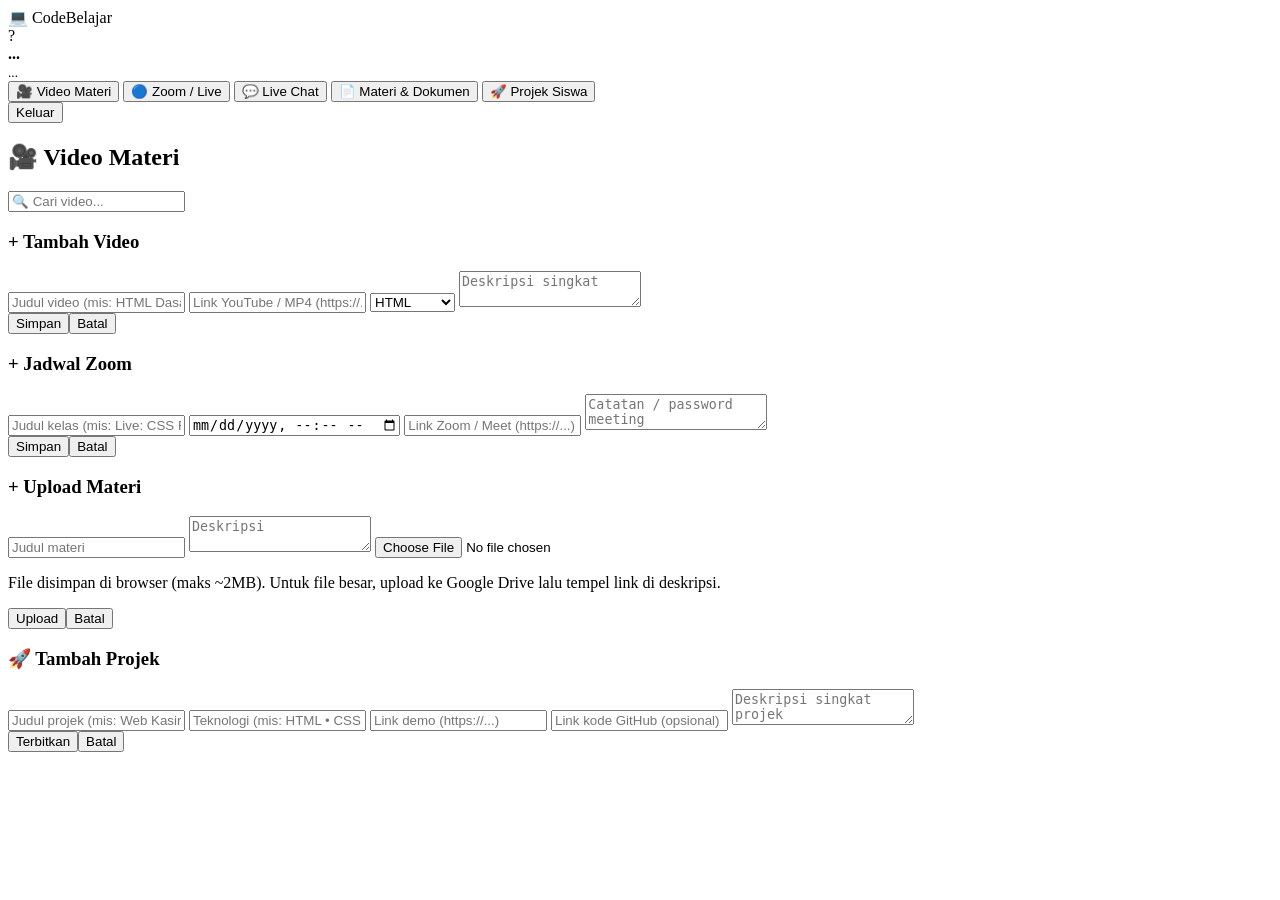
==== dashboard.html @ 2b5e6ed6 "update dashboard.html" ====
<!DOCTYPE html>
<html lang="id">
<head>
<meta charset="UTF-8">
<meta name="viewport" content="width=device-width, initial-scale=1.0">
<title>Dashboard — CodeBelajar</title>
<link rel="stylesheet" href="css/style.css">
</head>
<body class="dash">
<aside class="sidebar">
  <div class="logo">💻 Code<span>Belajar</span></div>
  <div class="userbox"><div id="uAvatar" class="avatar">?</div><div><b id="uName">...</b><br><small id="uRole" class="role">...</small></div></div>
  <button class="menu active" data-page="video" onclick="showPage('video',this)">🎥 Video Materi</button>
  <button class="menu" data-page="zoom" onclick="showPage('zoom',this)">🔵 Zoom / Live</button>
  <button class="menu" data-page="chat" onclick="showPage('chat',this)">💬 Live Chat <span id="chatBadge" class="badge" style="display:none">•</span></button>
  <button class="menu" data-page="materi" onclick="showPage('materi',this)">📄 Materi & Dokumen</button>
  <button class="menu" data-page="projek" onclick="showPage('projek',this)">🚀 Projek Siswa</button>
  <div class="side-foot"><button class="btn outline small full" onclick="logout()">Keluar</button></div>
</aside>

<main class="main">
<header class="topbar"><h2 id="pageTitle">🎥 Video Materi</h2><span id="clock" class="muted small"></span></header>

<!-- VIDEO -->
<section id="page-video" class="page">
  <div class="toolbar">
    <input id="videoSearch" placeholder="🔍 Cari video..." oninput="renderVideos()">
    <button class="btn small" id="addVideoBtn" onclick="openModal('videoModal')" style="display:none">+ Tambah Video (Guru)</button>
  </div>
  <div id="videoList" class="vgrid"></div>
  <div id="watchBox" class="watch" style="display:none">
    <button class="btn outline small" onclick="closeWatch()">✕ Tutup</button>
    <h3 id="watchTitle"></h3>
    <div class="videowrap"><iframe id="watchFrame" src="" frameborder="0" allowfullscreen></iframe></div>
    <p id="watchDesc" class="muted"></p>
  </div>
</section>

<!-- ZOOM -->
<section id="page-zoom" class="page" style="display:none">
  <div class="panel">
    <h3>🔵 Jadwal Kelas Zoom</h3>
    <p class="muted small">Guru menempel link Zoom / Google Meet. Siswa klik Gabung. Atau pakai Kelas Live Instan (Jitsi, gratis tanpa install).</p>
    <div class="row">
      <button class="btn small" onclick="startJitsi()">⚡ Mulai Kelas Live Instan</button>
      <button class="btn outline small" id="addZoomBtn" onclick="openModal('zoomModal')" style="display:none">+ Buat Jadwal Zoom (Guru)</button>
    </div>
    <div id="jitsiBox" style="display:none;margin-top:12px">
      <div class="row"><input id="jitsiRoom" value="kelas-coding-10" style="max-width:220px"><button class="btn small" onclick="embedJitsi()">Gabung Room</button><button class="btn outline small" onclick="document.getElementById('jitsiBox').style.display='none';document.getElementById('jitsiFrame').src=''">Tutup</button></div>
      <iframe id="jitsiFrame" src="" style="width:100%;height:480px;border:0;border-radius:12px;margin-top:8px" allow="camera; microphone; fullscreen; display-capture"></iframe>
    </div>
  </div>
  <div id="zoomList" class="zgrid"></div>
</section>

<!-- CHAT -->
<section id="page-chat" class="page" style="display:none">
  <div class="chatbox">
    <div class="chat-head"><b>💬 Diskusi Kelas — Live Chat</b><span class="muted small">realtime • <span id="onlineCount">1</span> online</span><button class="btn outline small" onclick="clearChat()">Hapus (Guru)</button></div>
    <div id="chatList" class="chat-list"></div>
    <div class="chat-input"><input id="chatText" placeholder="Tulis pesan... (Enter untuk kirim)" onkeydown="if(event.key==='Enter')sendChat()"><button class="btn" onclick="sendChat()">Kirim</button></div>
  </div>
</section>

<!-- MATERI -->
<section id="page-materi" class="page" style="display:none">
  <div class="toolbar">
    <input id="materiSearch" placeholder="🔍 Cari materi / dokumen..." oninput="renderMateri()">
    <button class="btn small" id="addMateriBtn" onclick="openModal('materiModal')" style="display:none">+ Upload Materi (Guru)</button>
  </div>
  <div id="materiList" class="mgrid"></div>
</section>

<!-- PROJEK -->
<section id="page-projek" class="page" style="display:none">
  <div class="panel">
    <h3>🚀 Projek Siswa — tampil di halaman depan</h3>
    <p class="muted small">Siswa & guru bisa tambah projek. Isi judul, link demo (Netlify/Vercel/GitHub Pages), link kode, otomatis muncul di landing page.</p>
  </div>
  <div class="toolbar">
    <input id="projekSearch" placeholder="🔍 Cari projek..." oninput="renderProjek()">
    <button class="btn small" onclick="openModal('projekModal')">+ Tambah Projek</button>
  </div>
  <div id="projekList" class="pgrid"></div>
</section>
</main>

<!-- MODALS -->
<div id="videoModal" class="modal"><div class="modal-box">
  <h3>+ Tambah Video</h3>
  <input id="v_title" placeholder="Judul video (mis: HTML Dasar)">
  <input id="v_url" placeholder="Link YouTube / MP4 (https://...)">
  <select id="v_kat"><option>HTML</option><option>CSS</option><option>JavaScript</option><option>Python</option><option>PHP</option><option>Lainnya</option></select>
  <textarea id="v_desc" placeholder="Deskripsi singkat"></textarea>
  <div class="row"><button class="btn" onclick="addVideo()">Simpan</button><button class="btn outline" onclick="closeModal('videoModal')">Batal</button></div>
</div></div>

<div id="zoomModal" class="modal"><div class="modal-box">
  <h3>+ Jadwal Zoom</h3>
  <input id="z_title" placeholder="Judul kelas (mis: Live: CSS Flexbox)">
  <input id="z_time" type="datetime-local">
  <input id="z_link" placeholder="Link Zoom / Meet (https://...)">
  <textarea id="z_desc" placeholder="Catatan / password meeting"></textarea>
  <div class="row"><button class="btn" onclick="addZoom()">Simpan</button><button class="btn outline" onclick="closeModal('zoomModal')">Batal</button></div>
</div></div>

<div id="materiModal" class="modal"><div class="modal-box">
  <h3>+ Upload Materi</h3>
  <input id="m_title" placeholder="Judul materi">
  <textarea id="m_desc" placeholder="Deskripsi"></textarea>
  <input id="m_file" type="file" accept=".pdf,.doc,.docx,.ppt,.pptx,.txt,.zip,.png,.jpg,.jpeg">
  <p class="muted small">File disimpan di browser (maks ~2MB). Untuk file besar, upload ke Google Drive lalu tempel link di deskripsi.</p>
  <div class="row"><button class="btn" onclick="addMateri()">Upload</button><button class="btn outline" onclick="closeModal('materiModal')">Batal</button></div>
</div></div>

<div id="projekModal" class="modal"><div class="modal-box">
  <h3>🚀 Tambah Projek</h3>
  <input id="p_judul" placeholder="Judul projek (mis: Web Kasir)">
  <input id="p_tech" placeholder="Teknologi (mis: HTML • CSS • JS)">
  <input id="p_demo" placeholder="Link demo (https://...)">
  <input id="p_kode" placeholder="Link kode GitHub (opsional)">
  <textarea id="p_desc" placeholder="Deskripsi singkat projek"></textarea>
  <div class="row"><button class="btn" onclick="addProjek()">Terbitkan</button><button class="btn outline" onclick="closeModal('projekModal')">Batal</button></div>
</div></div>

<script src="js/app.js"></script>
</body>
</html>
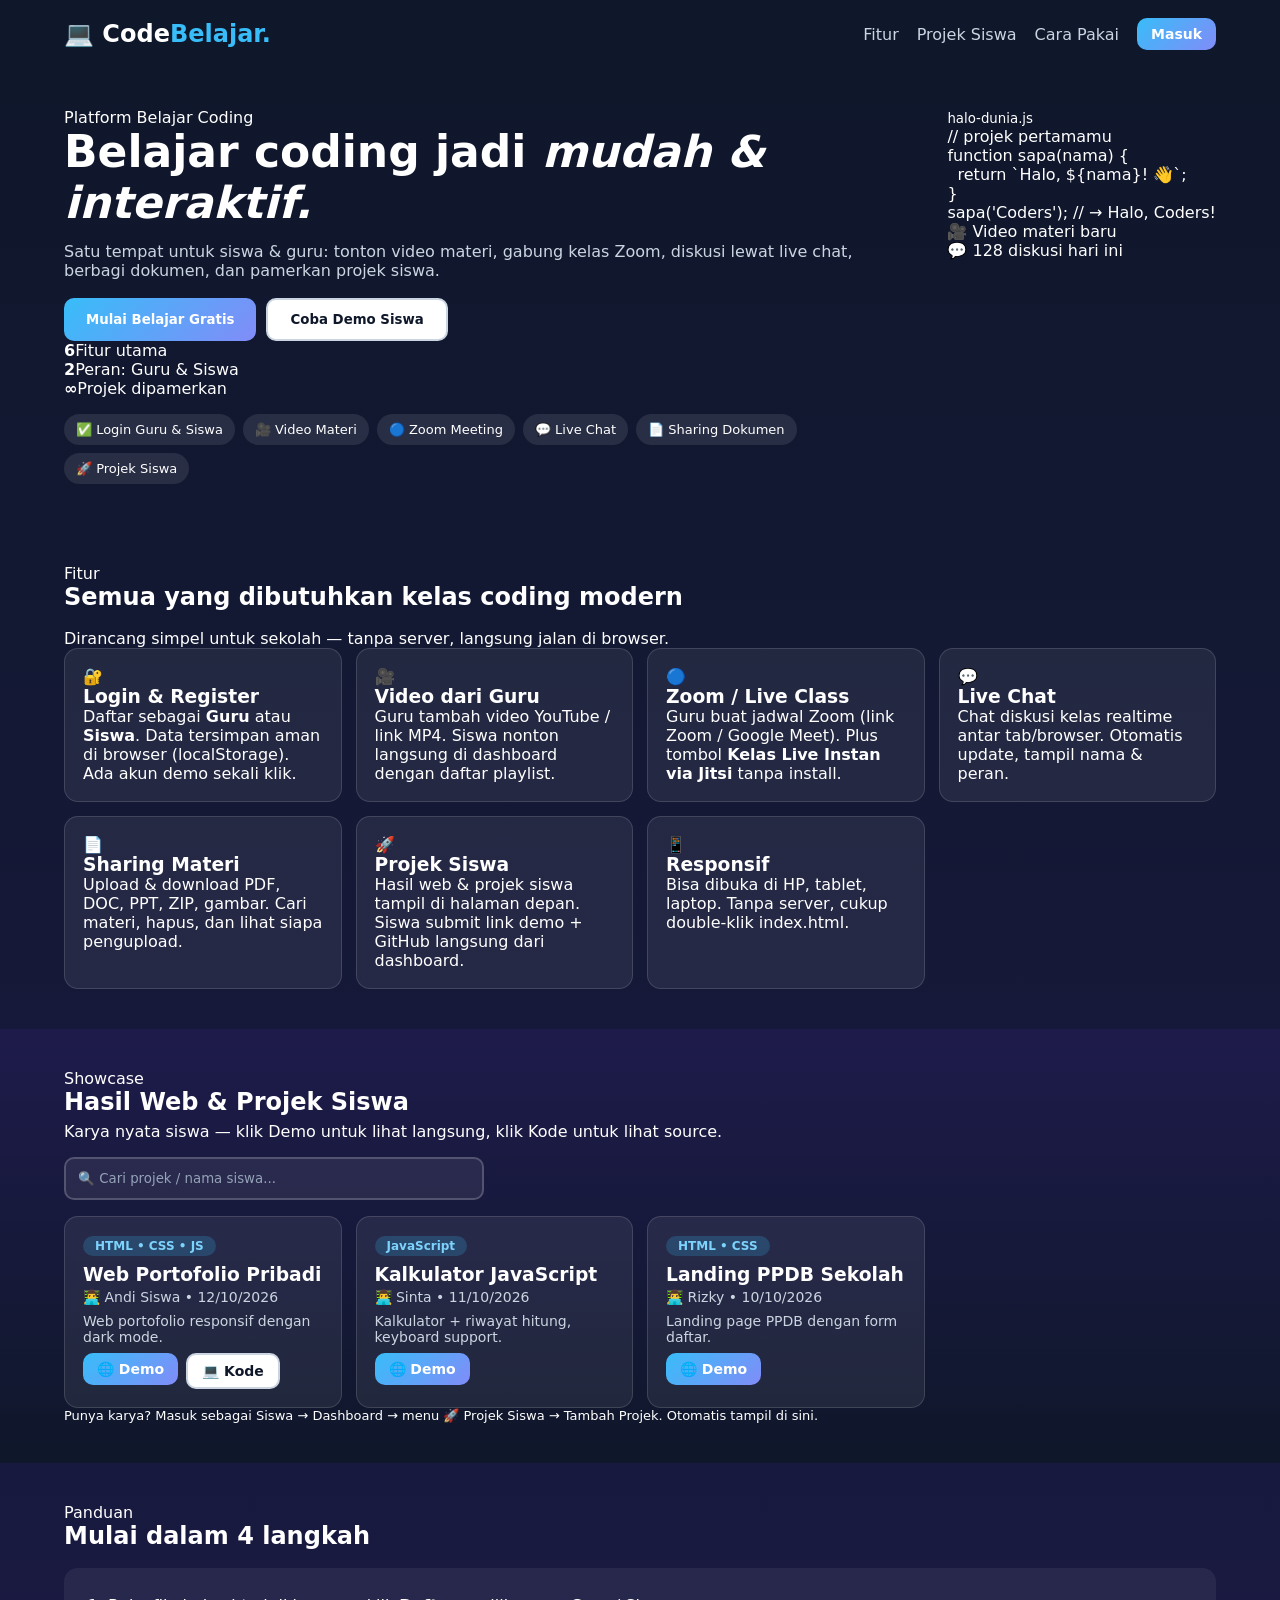
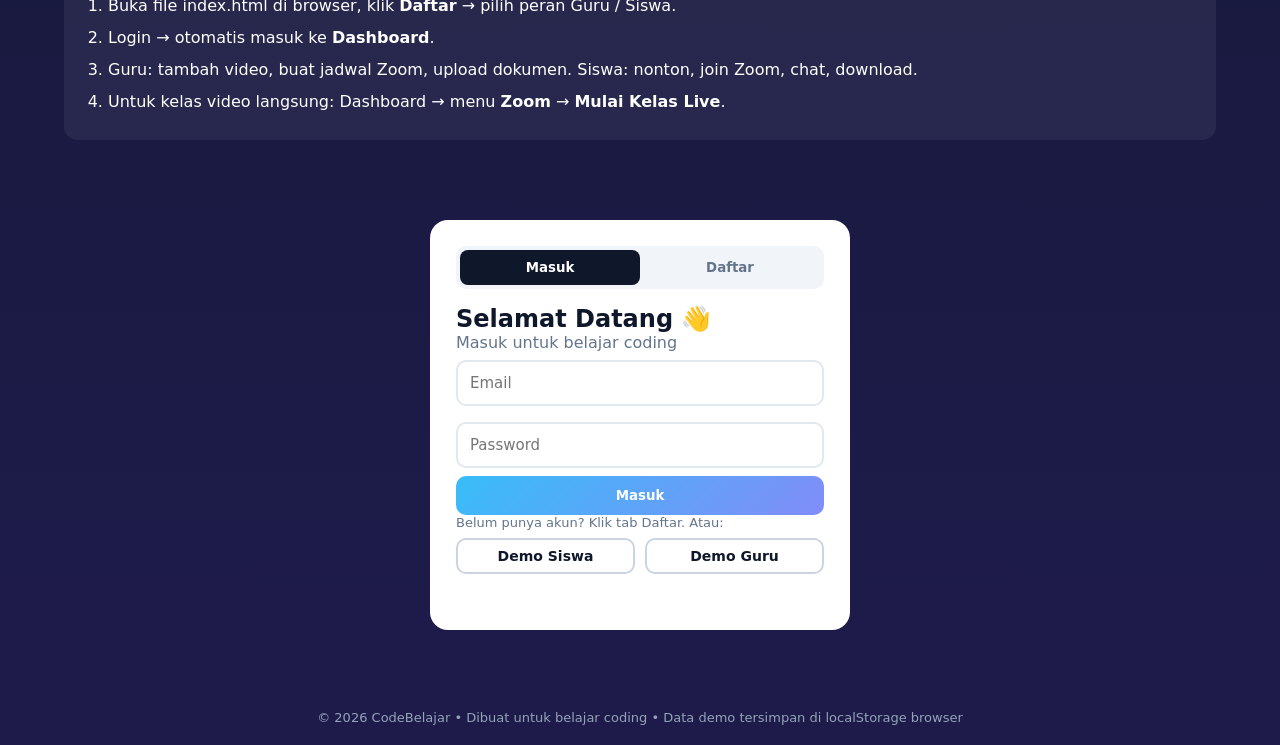
==== commit 58104aa4: "redesign modern elegan: dashboard.html" ====
--- a/dashboard.html
+++ b/dashboard.html
@@ -4,18 +4,22 @@
 <meta charset="UTF-8">
 <meta name="viewport" content="width=device-width, initial-scale=1.0">
 <title>Dashboard — CodeBelajar</title>
+<link rel="preconnect" href="https://fonts.googleapis.com">
+<link rel="preconnect" href="https://fonts.gstatic.com" crossorigin>
+<link href="https://fonts.googleapis.com/css2?family=Fraunces:ital,opsz,wght@0,9..144,400..700;1,9..144,400..700&family=Inter:wght@400;500;600;700&display=swap" rel="stylesheet">
 <link rel="stylesheet" href="css/style.css">
 </head>
 <body class="dash">
 <aside class="sidebar">
-  <div class="logo">💻 Code<span>Belajar</span></div>
+  <div class="logo">💻 Code<span>Belajar</span><span class="dot">.</span></div>
   <div class="userbox"><div id="uAvatar" class="avatar">?</div><div><b id="uName">...</b><br><small id="uRole" class="role">...</small></div></div>
+  <div class="side-label">Menu Belajar</div>
   <button class="menu active" data-page="video" onclick="showPage('video',this)">🎥 Video Materi</button>
   <button class="menu" data-page="zoom" onclick="showPage('zoom',this)">🔵 Zoom / Live</button>
   <button class="menu" data-page="chat" onclick="showPage('chat',this)">💬 Live Chat <span id="chatBadge" class="badge" style="display:none">•</span></button>
   <button class="menu" data-page="materi" onclick="showPage('materi',this)">📄 Materi & Dokumen</button>
   <button class="menu" data-page="projek" onclick="showPage('projek',this)">🚀 Projek Siswa</button>
-  <div class="side-foot"><button class="btn outline small full" onclick="logout()">Keluar</button></div>
+  <div class="side-foot"><span class="hint">Butuh bantuan? Tanya lewat Live Chat 💬</span><button class="btn outline small full" onclick="logout()">Keluar</button></div>
 </aside>
 
 <main class="main">
--- a/css/style.css
+++ b/css/style.css
@@ -0,0 +1,81 @@
+*{box-sizing:border-box;margin:0;padding:0;font-family:'Segoe UI',system-ui,Arial,sans-serif}
+:root{--bg:#0f172a;--card:#1e293b;--acc:#38bdf8;--acc2:#818cf8;--txt:#f1f5f9;--mut:#94a3b8}
+body{background:#f1f5f9;color:#0f172a}
+.btn{background:linear-gradient(135deg,var(--acc),var(--acc2));border:0;color:#fff;padding:12px 22px;border-radius:10px;font-weight:700;cursor:pointer}
+.btn:hover{filter:brightness(1.1)}.btn.small{padding:8px 14px;font-size:14px}.btn.full{width:100%}.btn.outline{background:#fff;color:#0f172a;border:2px solid #cbd5e1}
+.muted{color:#64748b}.small{font-size:13px}
+/* landing */
+.landing{background:linear-gradient(180deg,#0f172a,#1e1b4b)}
+.nav{display:flex;justify-content:space-between;align-items:center;padding:18px 5%;color:#fff}
+.logo{font-size:24px;font-weight:800}.logo span{color:var(--acc)}
+.nav nav{display:flex;gap:18px;align-items:center}.nav a{color:#cbd5e1;text-decoration:none}
+.hero{display:flex;gap:30px;padding:40px 5%;color:#fff;flex-wrap:wrap}
+.hero-text{flex:1;min-width:280px}.hero-text h1{font-size:44px;line-height:1.15;margin-bottom:14px}
+.hero-text p{color:#cbd5e1;margin-bottom:18px}.hero-btn{display:flex;gap:10px;flex-wrap:wrap}
+.badges{display:flex;gap:8px;flex-wrap:wrap;margin-top:16px}.badges span{background:#ffffff18;padding:8px 12px;border-radius:20px;font-size:13px}
+.hero-card{background:#fff;color:#0f172a;border-radius:16px;padding:18px;flex:1;min-width:280px;max-width:420px}
+.mock-bar{display:flex;gap:6px;margin-bottom:10px}.mock-bar i{width:12px;height:12px;border-radius:50%;background:#e2e8f0;display:block}
+.mock-video{background:linear-gradient(135deg,#0ea5e9,#6366f1);height:170px;border-radius:12px;display:flex;align-items:center;justify-content:center;font-size:44px;color:#fff}
+.mock-chat p{background:#f1f5f9;border-radius:8px;padding:8px;margin-top:8px;font-size:14px}
+.features,.how{padding:40px 5%;color:#fff}.features h2,.how h2{margin-bottom:18px}
+.grid{display:grid;grid-template-columns:repeat(auto-fit,minmax(240px,1fr));gap:14px}
+.card{background:#ffffff12;border:1px solid #ffffff22;border-radius:14px;padding:18px}
+.how ol{background:#ffffff10;border-radius:14px;padding:22px 22px 22px 44px;line-height:2}
+.auth-wrap{display:flex;justify-content:center;padding:40px 5% 60px}
+.auth-box{background:#fff;border-radius:18px;padding:26px;width:100%;max-width:420px}
+.tabs{display:flex;background:#f1f5f9;border-radius:10px;padding:4px;margin-bottom:16px}
+.tabs button{flex:1;border:0;padding:10px;border-radius:8px;cursor:pointer;font-weight:700;color:#64748b;background:transparent}
+.tabs button.active{background:#0f172a;color:#fff}
+.auth-box input,.auth-box select,.modal-box input,.modal-box select,.modal-box textarea,.toolbar input,.chat-input input,.row input{width:100%;padding:12px;border:2px solid #e2e8f0;border-radius:10px;margin:8px 0;font-size:15px}
+.auth-box textarea,.modal-box textarea{min-height:70px;resize:vertical}
+.row{display:flex;gap:10px}.row2{display:flex;gap:10px;margin-top:8px}
+.msg{min-height:20px;margin-top:10px;font-size:14px;color:#dc2626}
+footer{text-align:center;color:#94a3b8;padding:20px;font-size:13px}
+/* dashboard */
+.dash{display:flex;min-height:100vh;background:#f1f5f9}
+.sidebar{width:250px;background:#0f172a;color:#fff;padding:18px;display:flex;flex-direction:column;gap:8px;position:sticky;top:0;height:100vh}
+.userbox{display:flex;gap:10px;align-items:center;background:#ffffff12;padding:10px;border-radius:12px;margin:12px 0}
+.avatar{width:42px;height:42px;border-radius:50%;background:linear-gradient(135deg,#38bdf8,#818cf8);display:flex;align-items:center;justify-content:center;font-weight:800;font-size:20px}
+.role{background:#38bdf822;color:#38bdf8;padding:2px 10px;border-radius:12px;font-size:12px;text-transform:uppercase}
+.menu{background:transparent;border:0;color:#cbd5e1;text-align:left;padding:12px;border-radius:10px;cursor:pointer;font-size:15px;font-weight:600}
+.menu.active,.menu:hover{background:#ffffff18;color:#fff}
+.badge{background:#ef4444;color:#fff;border-radius:50%;padding:0 7px;font-size:12px}
+.side-foot{margin-top:auto}
+.main{flex:1;padding:20px;max-width:1100px}
+.topbar{display:flex;justify-content:space-between;align-items:center;margin-bottom:16px}
+.toolbar{display:flex;gap:10px;margin-bottom:14px}.toolbar input{flex:1;margin:0;background:#fff}
+.panel{background:#fff;border-radius:14px;padding:18px;margin-bottom:14px;box-shadow:0 2px 8px #0001}
+.vgrid{display:grid;grid-template-columns:repeat(auto-fill,minmax(250px,1fr));gap:14px}
+.vcard{background:#fff;border-radius:14px;overflow:hidden;box-shadow:0 2px 8px #0001}
+.vcard img{width:100%;height:140px;object-fit:cover;background:#0f172a}
+.vbody{padding:12px}.vbody h4{margin-bottom:4px}.tag{display:inline-block;background:#e0f2fe;color:#0369a1;font-size:12px;padding:2px 10px;border-radius:12px;margin:6px 0}
+.vbody .row{margin-top:8px}
+.watch{background:#fff;border-radius:14px;padding:18px;margin-top:16px}
+.videowrap{position:relative;padding-top:56.25%;margin-top:10px}.videowrap iframe{position:absolute;top:0;left:0;width:100%;height:100%;border-radius:12px;background:#000}
+.zgrid{display:grid;grid-template-columns:repeat(auto-fill,minmax(280px,1fr));gap:14px}
+.zcard{background:#fff;border-radius:14px;padding:16px;box-shadow:0 2px 8px #0001;border-left:6px solid #38bdf8}
+.chatbox{background:#fff;border-radius:14px;overflow:hidden;box-shadow:0 2px 8px #0001;display:flex;flex-direction:column;height:70vh}
+.chat-head{display:flex;justify-content:space-between;align-items:center;gap:10px;padding:14px;border-bottom:1px solid #e2e8f0;flex-wrap:wrap}
+.chat-list{flex:1;overflow-y:auto;padding:14px;display:flex;flex-direction:column;gap:10px;background:#f8fafc}
+.bubble{max-width:75%;padding:10px 14px;border-radius:14px;background:#fff;box-shadow:0 1px 3px #0001}
+.bubble.me{align-self:flex-end;background:linear-gradient(135deg,#38bdf8,#818cf8);color:#fff}
+.bubble small{display:block;opacity:.7;font-size:11px;margin-bottom:2px}
+.chat-input{display:flex;gap:10px;padding:12px;border-top:1px solid #e2e8f0}.chat-input input{margin:0}
+.mgrid{display:grid;grid-template-columns:repeat(auto-fill,minmax(260px,1fr));gap:14px}
+.mcard{background:#fff;border-radius:14px;padding:16px;box-shadow:0 2px 8px #0001}
+/* showcase projek */
+.showcase{padding:40px 5%;color:#fff;background:linear-gradient(180deg,#1e1b4b,#0f172a)}
+.showcase h2{margin-bottom:6px}.muted-light{color:#cbd5e1}.toolbar-light{margin:16px 0}
+.toolbar-light input{width:100%;max-width:420px;padding:12px;border-radius:10px;border:2px solid #ffffff33;background:#ffffff12;color:#fff}
+.toolbar-light input::placeholder{color:#94a3b8}
+.pgrid{display:grid;grid-template-columns:repeat(auto-fill,minmax(270px,1fr));gap:14px}
+.pcard{background:#ffffff12;border:1px solid #ffffff22;border-radius:14px;padding:18px;color:#fff}
+.pcard.light{background:#fff;color:#0f172a;border:0;box-shadow:0 2px 8px #0001}
+.ptech{display:inline-block;background:#38bdf833;color:#7dd3fc;font-size:12px;font-weight:700;padding:3px 12px;border-radius:12px;margin-bottom:8px}
+.pcard.light .ptech{background:#e0f2fe;color:#0369a1}
+.pcard h3{margin-bottom:4px}.pauthor,.pdesc{font-size:14px;color:#cbd5e1;margin:4px 0 8px}
+.pcard.light .pauthor{color:#64748b}.pcard.light .pdesc{color:#334155}
+.pcard .row{display:flex;gap:8px;margin-top:8px;flex-wrap:wrap}.pcard .row a{text-decoration:none}
+.modal{display:none;position:fixed;inset:0;background:#0008;align-items:center;justify-content:center;padding:16px;z-index:50}
+.modal.open{display:flex}.modal-box{background:#fff;border-radius:16px;padding:22px;width:100%;max-width:460px}
+@media(max-width:800px){.dash{flex-direction:column}.sidebar{width:100%;height:auto;position:static}.hero-text h1{font-size:32px}}
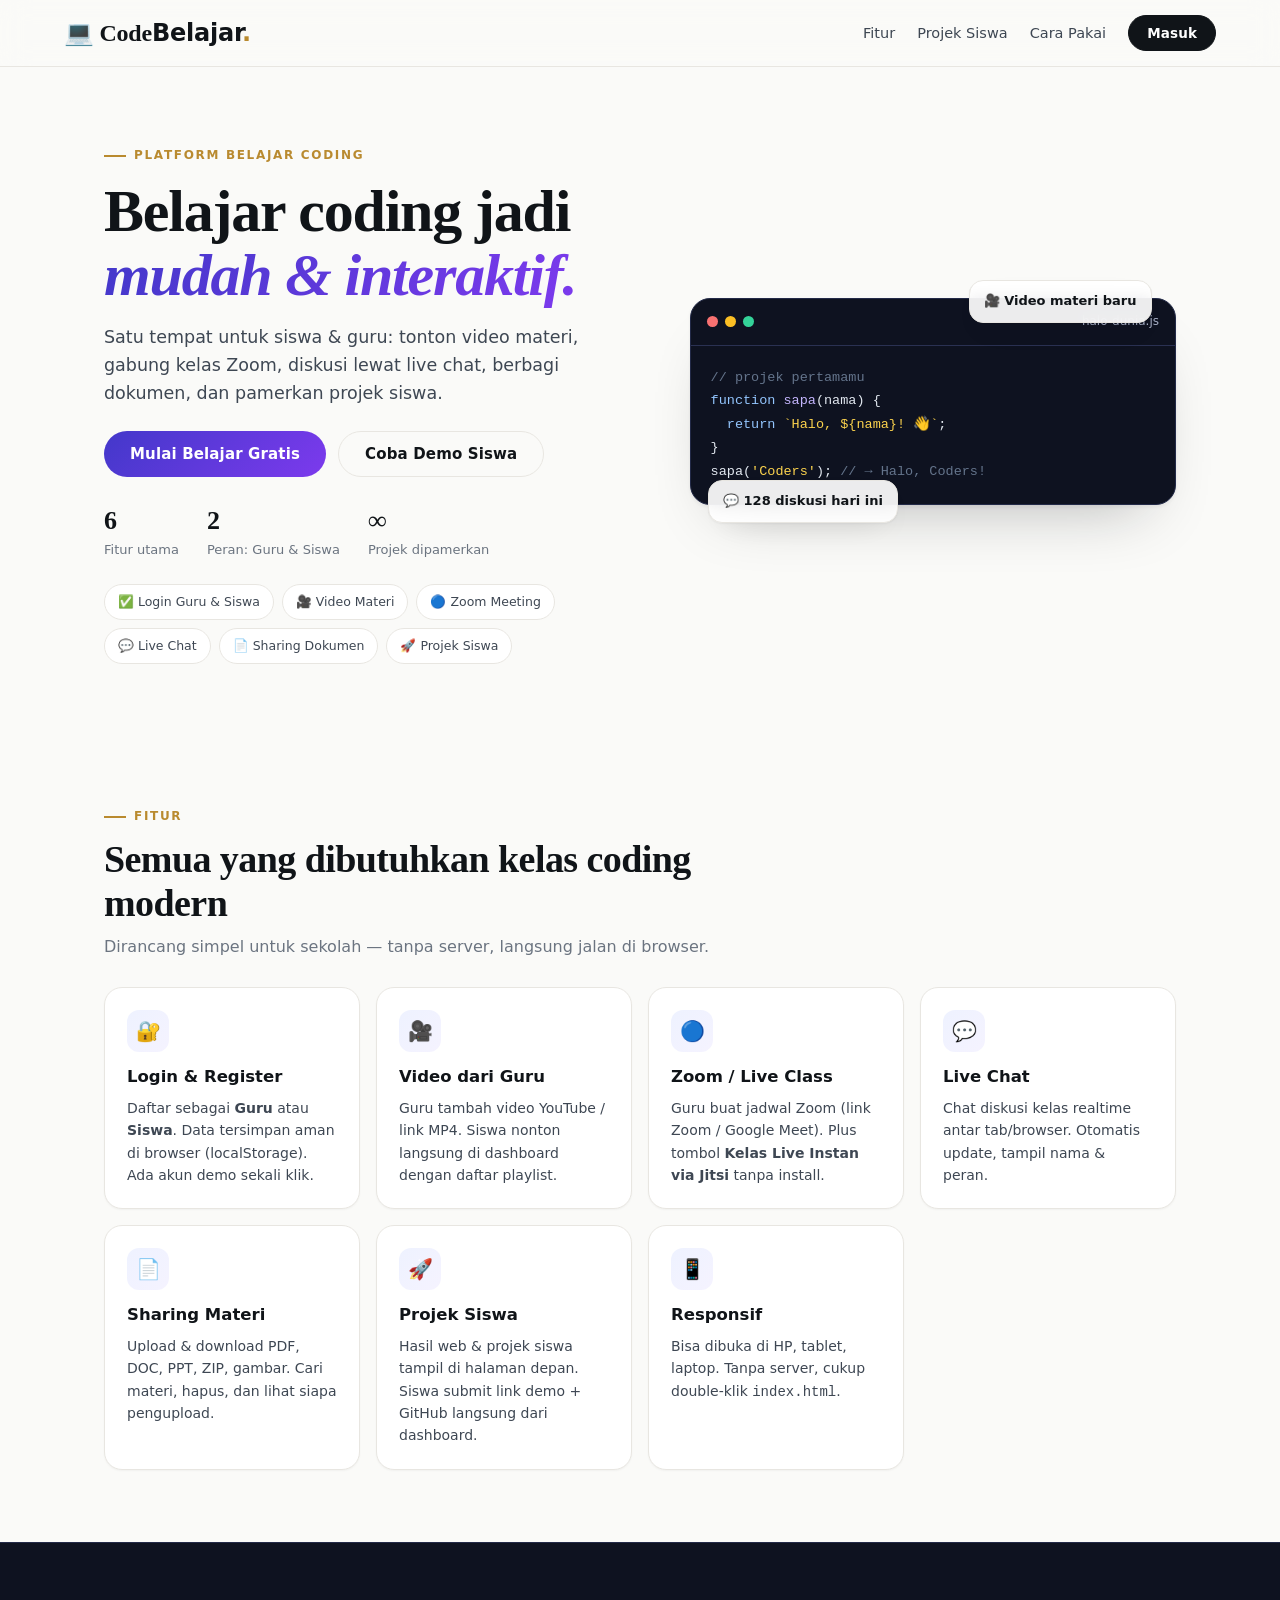
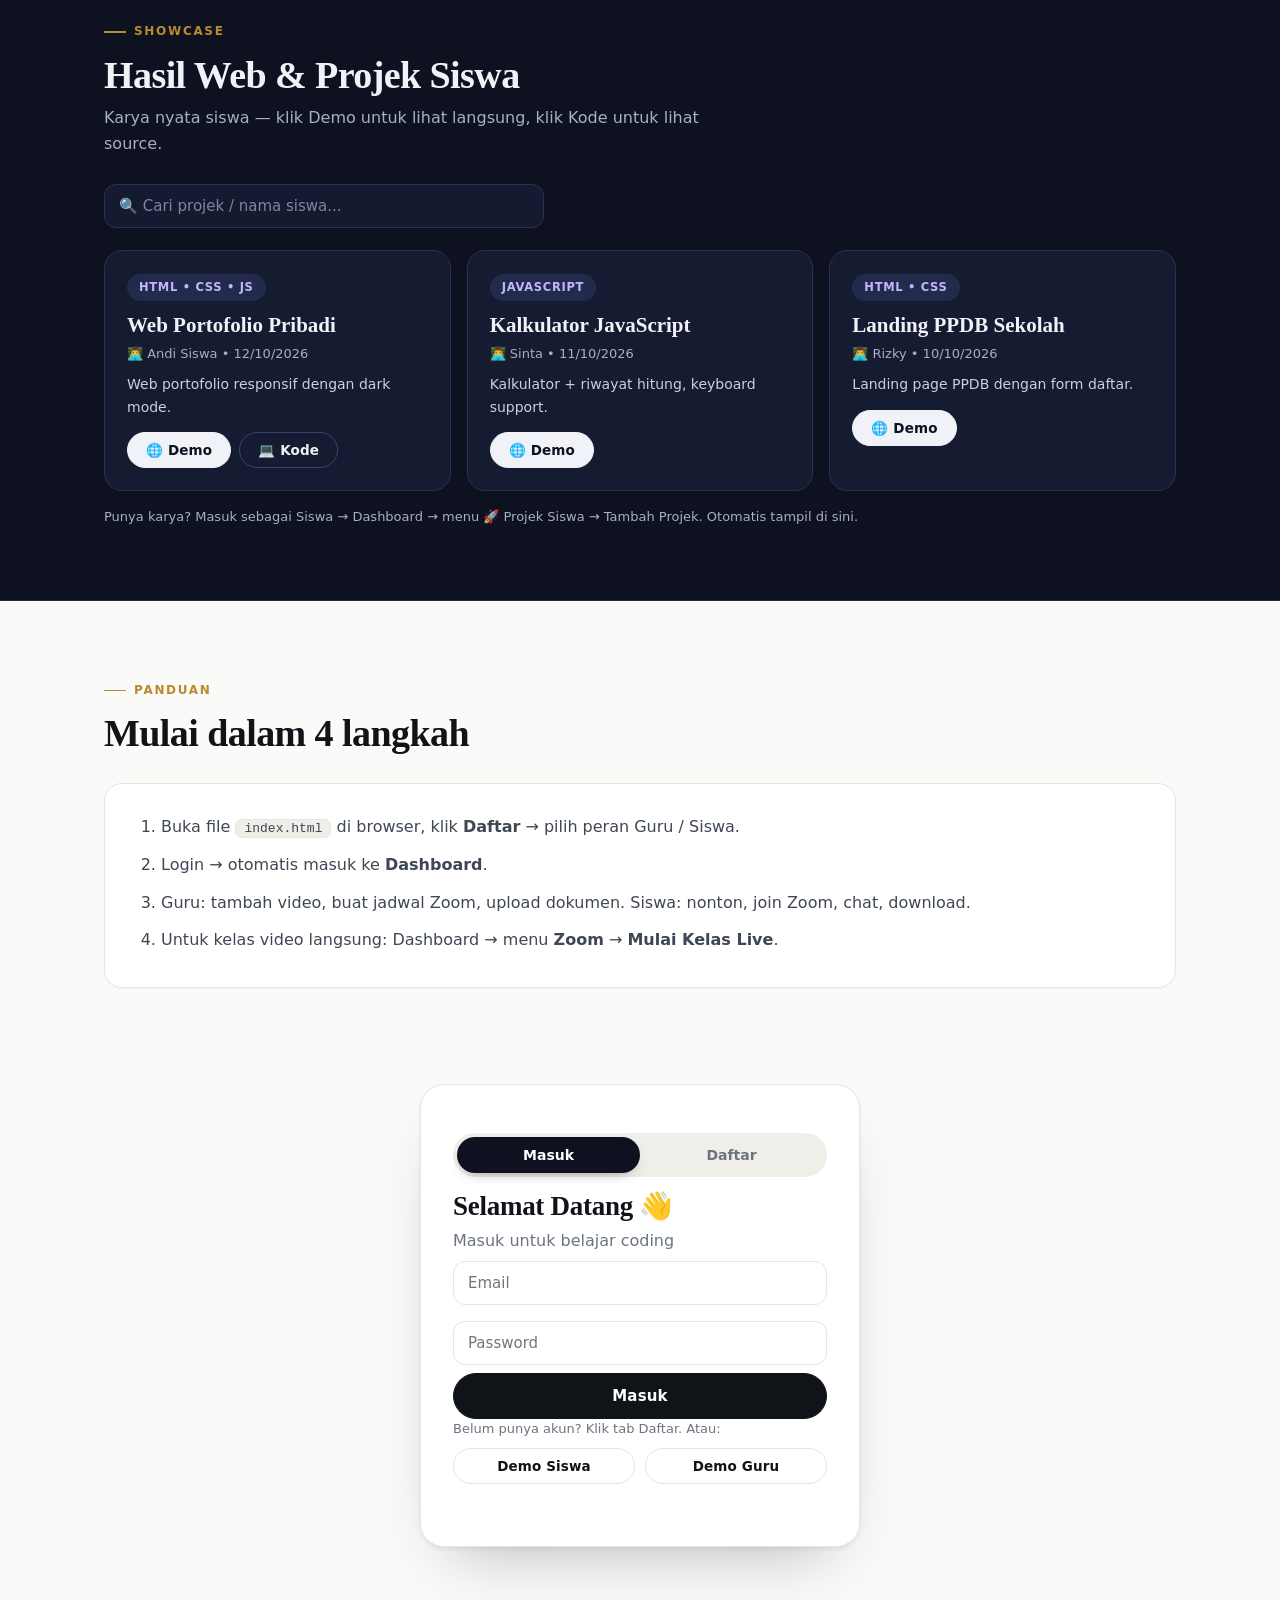
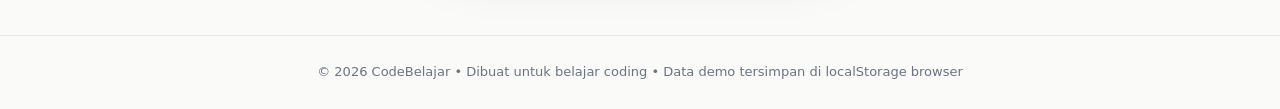
==== commit 9952da18: "fix vercel static routing: dashboard.html" ====
--- a/dashboard.html
+++ b/dashboard.html
@@ -7,7 +7,7 @@
 <link rel="preconnect" href="https://fonts.googleapis.com">
 <link rel="preconnect" href="https://fonts.gstatic.com" crossorigin>
 <link href="https://fonts.googleapis.com/css2?family=Fraunces:ital,opsz,wght@0,9..144,400..700;1,9..144,400..700&family=Inter:wght@400;500;600;700&display=swap" rel="stylesheet">
-<link rel="stylesheet" href="css/style.css">
+<link rel="stylesheet" href="css/style.css?v=2">
 </head>
 <body class="dash">
 <aside class="sidebar">
--- a/css/style.css
+++ b/css/style.css
@@ -1,81 +1,193 @@
-*{box-sizing:border-box;margin:0;padding:0;font-family:'Segoe UI',system-ui,Arial,sans-serif}
-:root{--bg:#0f172a;--card:#1e293b;--acc:#38bdf8;--acc2:#818cf8;--txt:#f1f5f9;--mut:#94a3b8}
-body{background:#f1f5f9;color:#0f172a}
-.btn{background:linear-gradient(135deg,var(--acc),var(--acc2));border:0;color:#fff;padding:12px 22px;border-radius:10px;font-weight:700;cursor:pointer}
-.btn:hover{filter:brightness(1.1)}.btn.small{padding:8px 14px;font-size:14px}.btn.full{width:100%}.btn.outline{background:#fff;color:#0f172a;border:2px solid #cbd5e1}
-.muted{color:#64748b}.small{font-size:13px}
-/* landing */
-.landing{background:linear-gradient(180deg,#0f172a,#1e1b4b)}
-.nav{display:flex;justify-content:space-between;align-items:center;padding:18px 5%;color:#fff}
-.logo{font-size:24px;font-weight:800}.logo span{color:var(--acc)}
-.nav nav{display:flex;gap:18px;align-items:center}.nav a{color:#cbd5e1;text-decoration:none}
-.hero{display:flex;gap:30px;padding:40px 5%;color:#fff;flex-wrap:wrap}
-.hero-text{flex:1;min-width:280px}.hero-text h1{font-size:44px;line-height:1.15;margin-bottom:14px}
-.hero-text p{color:#cbd5e1;margin-bottom:18px}.hero-btn{display:flex;gap:10px;flex-wrap:wrap}
-.badges{display:flex;gap:8px;flex-wrap:wrap;margin-top:16px}.badges span{background:#ffffff18;padding:8px 12px;border-radius:20px;font-size:13px}
-.hero-card{background:#fff;color:#0f172a;border-radius:16px;padding:18px;flex:1;min-width:280px;max-width:420px}
-.mock-bar{display:flex;gap:6px;margin-bottom:10px}.mock-bar i{width:12px;height:12px;border-radius:50%;background:#e2e8f0;display:block}
-.mock-video{background:linear-gradient(135deg,#0ea5e9,#6366f1);height:170px;border-radius:12px;display:flex;align-items:center;justify-content:center;font-size:44px;color:#fff}
-.mock-chat p{background:#f1f5f9;border-radius:8px;padding:8px;margin-top:8px;font-size:14px}
-.features,.how{padding:40px 5%;color:#fff}.features h2,.how h2{margin-bottom:18px}
-.grid{display:grid;grid-template-columns:repeat(auto-fit,minmax(240px,1fr));gap:14px}
-.card{background:#ffffff12;border:1px solid #ffffff22;border-radius:14px;padding:18px}
-.how ol{background:#ffffff10;border-radius:14px;padding:22px 22px 22px 44px;line-height:2}
-.auth-wrap{display:flex;justify-content:center;padding:40px 5% 60px}
-.auth-box{background:#fff;border-radius:18px;padding:26px;width:100%;max-width:420px}
-.tabs{display:flex;background:#f1f5f9;border-radius:10px;padding:4px;margin-bottom:16px}
-.tabs button{flex:1;border:0;padding:10px;border-radius:8px;cursor:pointer;font-weight:700;color:#64748b;background:transparent}
-.tabs button.active{background:#0f172a;color:#fff}
-.auth-box input,.auth-box select,.modal-box input,.modal-box select,.modal-box textarea,.toolbar input,.chat-input input,.row input{width:100%;padding:12px;border:2px solid #e2e8f0;border-radius:10px;margin:8px 0;font-size:15px}
-.auth-box textarea,.modal-box textarea{min-height:70px;resize:vertical}
+/* ===== CodeBelajar — Modern Elegant UI ===== */
+*{box-sizing:border-box;margin:0;padding:0}
+:root{
+  --paper:#FAFAF8; --card:#FFFFFF; --ink:#101418; --ink-2:#3E4753; --mut:#6B7480;
+  --line:#E8E6E1; --line-soft:#F0EEE9;
+  --brand:#4338CA; --brand-2:#7C3AED; --gold:#B98A2F; --gold-soft:#F5EBD3;
+  --dark:#0E1220; --dark-2:#171D33; --dark-line:#2A3152; --dark-mut:#A7AFc5;
+  --ok:#15803D; --danger:#DC2626;
+  --r:18px; --r-sm:12px;
+  --sh:0 1px 2px rgba(16,20,24,.05),0 12px 32px -16px rgba(16,20,24,.18);
+  --sh-lg:0 2px 4px rgba(16,20,24,.06),0 32px 64px -32px rgba(16,20,24,.30);
+  --font-ui:'Inter','Segoe UI',system-ui,-apple-system,Arial,sans-serif;
+  --font-display:'Fraunces',Georgia,'Times New Roman',serif;
+}
+html{scroll-behavior:smooth}
+body{font-family:var(--font-ui);background:var(--paper);color:var(--ink);-webkit-font-smoothing:antialiased;line-height:1.6}
+::selection{background:#DDD6FE;color:#2E1065}
+a{color:var(--brand)}
+button{font-family:inherit}
+:focus-visible{outline:3px solid #C4B5FD;outline-offset:2px;border-radius:8px}
+
+/* ---------- Buttons & inputs ---------- */
+.btn{background:var(--ink);border:1px solid var(--ink);color:#fff;padding:13px 26px;border-radius:999px;font-weight:600;font-size:15px;cursor:pointer;letter-spacing:.01em;transition:transform .18s ease,box-shadow .18s ease,background .18s ease}
+.btn:hover{transform:translateY(-1px);box-shadow:0 12px 24px -12px rgba(16,20,24,.5)}
+.btn:active{transform:translateY(0)}
+.btn.small{padding:9px 18px;font-size:13.5px}
+.btn.full{width:100%}
+.btn.outline{background:transparent;color:var(--ink);border:1px solid var(--line)}
+.btn.outline:hover{border-color:var(--ink);box-shadow:none}
+.btn.grad{background:linear-gradient(135deg,var(--brand),var(--brand-2));border:0}
+.btn.gold{background:var(--gold);border-color:var(--gold)}
+.muted{color:var(--mut)}.small{font-size:13px}
+input,select,textarea{font-family:inherit}
+.toolbar input,.chat-input input,.row input,.auth-box input,.auth-box select,.modal-box input,.modal-box select,.modal-box textarea,.toolbar-light input{width:100%;padding:12px 14px;border:1px solid var(--line);border-radius:var(--r-sm);margin:8px 0;font-size:15px;background:#fff;color:var(--ink);transition:border-color .15s,box-shadow .15s}
+input:focus,select:focus,textarea:focus{border-color:var(--brand);box-shadow:0 0 0 4px #DDD6FE66;outline:none}
+textarea{min-height:76px;resize:vertical}
 .row{display:flex;gap:10px}.row2{display:flex;gap:10px;margin-top:8px}
-.msg{min-height:20px;margin-top:10px;font-size:14px;color:#dc2626}
-footer{text-align:center;color:#94a3b8;padding:20px;font-size:13px}
-/* dashboard */
-.dash{display:flex;min-height:100vh;background:#f1f5f9}
-.sidebar{width:250px;background:#0f172a;color:#fff;padding:18px;display:flex;flex-direction:column;gap:8px;position:sticky;top:0;height:100vh}
-.userbox{display:flex;gap:10px;align-items:center;background:#ffffff12;padding:10px;border-radius:12px;margin:12px 0}
-.avatar{width:42px;height:42px;border-radius:50%;background:linear-gradient(135deg,#38bdf8,#818cf8);display:flex;align-items:center;justify-content:center;font-weight:800;font-size:20px}
-.role{background:#38bdf822;color:#38bdf8;padding:2px 10px;border-radius:12px;font-size:12px;text-transform:uppercase}
-.menu{background:transparent;border:0;color:#cbd5e1;text-align:left;padding:12px;border-radius:10px;cursor:pointer;font-size:15px;font-weight:600}
-.menu.active,.menu:hover{background:#ffffff18;color:#fff}
-.badge{background:#ef4444;color:#fff;border-radius:50%;padding:0 7px;font-size:12px}
-.side-foot{margin-top:auto}
-.main{flex:1;padding:20px;max-width:1100px}
-.topbar{display:flex;justify-content:space-between;align-items:center;margin-bottom:16px}
-.toolbar{display:flex;gap:10px;margin-bottom:14px}.toolbar input{flex:1;margin:0;background:#fff}
-.panel{background:#fff;border-radius:14px;padding:18px;margin-bottom:14px;box-shadow:0 2px 8px #0001}
-.vgrid{display:grid;grid-template-columns:repeat(auto-fill,minmax(250px,1fr));gap:14px}
-.vcard{background:#fff;border-radius:14px;overflow:hidden;box-shadow:0 2px 8px #0001}
-.vcard img{width:100%;height:140px;object-fit:cover;background:#0f172a}
-.vbody{padding:12px}.vbody h4{margin-bottom:4px}.tag{display:inline-block;background:#e0f2fe;color:#0369a1;font-size:12px;padding:2px 10px;border-radius:12px;margin:6px 0}
-.vbody .row{margin-top:8px}
-.watch{background:#fff;border-radius:14px;padding:18px;margin-top:16px}
-.videowrap{position:relative;padding-top:56.25%;margin-top:10px}.videowrap iframe{position:absolute;top:0;left:0;width:100%;height:100%;border-radius:12px;background:#000}
-.zgrid{display:grid;grid-template-columns:repeat(auto-fill,minmax(280px,1fr));gap:14px}
-.zcard{background:#fff;border-radius:14px;padding:16px;box-shadow:0 2px 8px #0001;border-left:6px solid #38bdf8}
-.chatbox{background:#fff;border-radius:14px;overflow:hidden;box-shadow:0 2px 8px #0001;display:flex;flex-direction:column;height:70vh}
-.chat-head{display:flex;justify-content:space-between;align-items:center;gap:10px;padding:14px;border-bottom:1px solid #e2e8f0;flex-wrap:wrap}
-.chat-list{flex:1;overflow-y:auto;padding:14px;display:flex;flex-direction:column;gap:10px;background:#f8fafc}
-.bubble{max-width:75%;padding:10px 14px;border-radius:14px;background:#fff;box-shadow:0 1px 3px #0001}
-.bubble.me{align-self:flex-end;background:linear-gradient(135deg,#38bdf8,#818cf8);color:#fff}
-.bubble small{display:block;opacity:.7;font-size:11px;margin-bottom:2px}
-.chat-input{display:flex;gap:10px;padding:12px;border-top:1px solid #e2e8f0}.chat-input input{margin:0}
-.mgrid{display:grid;grid-template-columns:repeat(auto-fill,minmax(260px,1fr));gap:14px}
-.mcard{background:#fff;border-radius:14px;padding:16px;box-shadow:0 2px 8px #0001}
-/* showcase projek */
-.showcase{padding:40px 5%;color:#fff;background:linear-gradient(180deg,#1e1b4b,#0f172a)}
-.showcase h2{margin-bottom:6px}.muted-light{color:#cbd5e1}.toolbar-light{margin:16px 0}
-.toolbar-light input{width:100%;max-width:420px;padding:12px;border-radius:10px;border:2px solid #ffffff33;background:#ffffff12;color:#fff}
-.toolbar-light input::placeholder{color:#94a3b8}
-.pgrid{display:grid;grid-template-columns:repeat(auto-fill,minmax(270px,1fr));gap:14px}
-.pcard{background:#ffffff12;border:1px solid #ffffff22;border-radius:14px;padding:18px;color:#fff}
-.pcard.light{background:#fff;color:#0f172a;border:0;box-shadow:0 2px 8px #0001}
-.ptech{display:inline-block;background:#38bdf833;color:#7dd3fc;font-size:12px;font-weight:700;padding:3px 12px;border-radius:12px;margin-bottom:8px}
-.pcard.light .ptech{background:#e0f2fe;color:#0369a1}
-.pcard h3{margin-bottom:4px}.pauthor,.pdesc{font-size:14px;color:#cbd5e1;margin:4px 0 8px}
-.pcard.light .pauthor{color:#64748b}.pcard.light .pdesc{color:#334155}
-.pcard .row{display:flex;gap:8px;margin-top:8px;flex-wrap:wrap}.pcard .row a{text-decoration:none}
-.modal{display:none;position:fixed;inset:0;background:#0008;align-items:center;justify-content:center;padding:16px;z-index:50}
-.modal.open{display:flex}.modal-box{background:#fff;border-radius:16px;padding:22px;width:100%;max-width:460px}
-@media(max-width:800px){.dash{flex-direction:column}.sidebar{width:100%;height:auto;position:static}.hero-text h1{font-size:32px}}
+.msg{min-height:20px;margin-top:10px;font-size:14px;color:var(--danger)}
+
+/* ---------- Landing ---------- */
+.landing{background:var(--paper)}
+.nav{position:sticky;top:0;z-index:20;display:flex;justify-content:space-between;align-items:center;padding:14px 5%;background:rgba(250,250,248,.82);backdrop-filter:blur(14px);-webkit-backdrop-filter:blur(14px);border-bottom:1px solid var(--line)}
+.logo{font-family:var(--font-display);font-size:24px;font-weight:600;letter-spacing:-.01em}
+.logo .dot{color:var(--gold)}
+.logo span{font-family:var(--font-ui);font-weight:700}
+.nav nav{display:flex;gap:22px;align-items:center}
+.nav a{color:var(--ink-2);text-decoration:none;font-size:14.5px;font-weight:500}
+.nav a:hover{color:var(--ink)}
+.eyebrow{display:inline-flex;align-items:center;gap:8px;font-size:12px;font-weight:700;letter-spacing:.14em;text-transform:uppercase;color:var(--gold)}
+.eyebrow::before{content:"";width:22px;height:1.5px;background:var(--gold);display:inline-block}
+.hero{display:grid;grid-template-columns:1.05fr .95fr;gap:48px;align-items:center;padding:72px 5% 64px;max-width:1200px;margin:0 auto}
+.hero-text h1{font-family:var(--font-display);font-size:clamp(36px,5vw,60px);line-height:1.06;letter-spacing:-.02em;font-weight:560;margin:14px 0 16px}
+.hero-text h1 em{font-style:italic;background:linear-gradient(120deg,var(--brand),var(--brand-2));-webkit-background-clip:text;background-clip:text;color:transparent}
+.hero-text p.lead{color:var(--ink-2);font-size:17.5px;max-width:52ch;margin-bottom:24px}
+.hero-btn{display:flex;gap:12px;flex-wrap:wrap}
+.stats{display:flex;gap:28px;margin-top:30px;flex-wrap:wrap}
+.stats div b{font-family:var(--font-display);font-size:26px;display:block;line-height:1.1}
+.stats div span{font-size:13px;color:var(--mut)}
+.badges{display:flex;gap:8px;flex-wrap:wrap;margin-top:22px}
+.badges span{border:1px solid var(--line);background:#fff;padding:7px 13px;border-radius:999px;font-size:12.5px;color:var(--ink-2)}
+/* hero visual : elegant code window */
+.hero-visual{position:relative}
+.codewin{background:var(--dark);border-radius:20px;box-shadow:var(--sh-lg);overflow:hidden;border:1px solid #232a48}
+.codewin .bar{display:flex;gap:7px;padding:13px 16px;border-bottom:1px solid var(--dark-line);align-items:center}
+.codewin .bar i{width:11px;height:11px;border-radius:50%;display:block}
+.codewin .bar i:nth-child(1){background:#F87171}.codewin .bar i:nth-child(2){background:#FBBF24}.codewin .bar i:nth-child(3){background:#34D399}
+.codewin .bar small{margin-left:auto;color:var(--dark-mut);font-size:12px}
+.codewin pre{padding:20px;font-family:ui-monospace,'SF Mono',Consolas,monospace;font-size:13.5px;line-height:1.75;color:#E2E8F0;overflow-x:auto}
+.tk{color:#93C5FD}.ts{color:#FCD34D}.tf{color:#C4B5FD}.tc{color:#64748B}.tn{color:#86EFAC}
+.float-chip{position:absolute;background:rgba(255,255,255,.92);backdrop-filter:blur(8px);border:1px solid var(--line);border-radius:14px;padding:10px 14px;font-size:13px;font-weight:600;box-shadow:var(--sh);display:flex;gap:8px;align-items:center;animation:float 5s ease-in-out infinite}
+.chip-a{top:-18px;right:24px}.chip-b{bottom:-18px;left:18px;animation-delay:2.4s}
+@keyframes float{0%,100%{transform:translateY(0)}50%{transform:translateY(-9px)}}
+/* sections */
+.section{padding:72px 5%;max-width:1200px;margin:0 auto}
+.section-head{max-width:640px;margin-bottom:28px}
+.section-head h2{font-family:var(--font-display);font-size:clamp(26px,3.4vw,38px);letter-spacing:-.015em;line-height:1.15;margin:12px 0 8px;font-weight:560}
+.section-head p{color:var(--mut)}
+.grid{display:grid;grid-template-columns:repeat(auto-fit,minmax(245px,1fr));gap:16px}
+.card{background:var(--card);border:1px solid var(--line);border-radius:var(--r);padding:22px;box-shadow:0 1px 2px rgba(16,20,24,.04);transition:transform .2s ease,box-shadow .2s ease}
+.card:hover{transform:translateY(-4px);box-shadow:var(--sh)}
+.card .ico{width:42px;height:42px;border-radius:12px;background:linear-gradient(135deg,#EEF2FF,#F5F3FF);display:flex;align-items:center;justify-content:center;font-size:20px;margin-bottom:12px}
+.card h3{font-size:16.5px;margin-bottom:6px}
+.card p{font-size:14px;color:var(--ink-2)}
+/* showcase band */
+.showcase{background:var(--dark);color:#F1F2F7;border-top:1px solid #232a48;border-bottom:1px solid #232a48}
+.showcase .inner{max-width:1200px;margin:0 auto;padding:72px 5%}
+.showcase .section-head p{color:var(--dark-mut)}
+.toolbar-light{margin:18px 0 22px}
+.toolbar-light input{max-width:440px;background:#141A30;border:1px solid var(--dark-line);color:#fff;margin:0}
+.toolbar-light input::placeholder{color:#7C86A3}
+.pgrid{display:grid;grid-template-columns:repeat(auto-fill,minmax(280px,1fr));gap:16px}
+.pcard{background:#151B31;border:1px solid var(--dark-line);border-radius:var(--r);padding:22px;color:#F1F2F7;transition:transform .2s,border-color .2s}
+.pcard:hover{transform:translateY(-4px);border-color:#4C5480}
+.pcard h3{font-family:var(--font-display);font-size:21px;font-weight:560;margin:8px 0 2px}
+.ptech{display:inline-block;background:#232B4D;color:#C4B5FD;font-size:11.5px;font-weight:700;letter-spacing:.06em;text-transform:uppercase;padding:4px 12px;border-radius:999px}
+.pauthor{font-size:13px;color:var(--dark-mut);margin:2px 0 8px}
+.pdesc{font-size:14px;color:#C9D0E4}
+.pcard .row{display:flex;gap:8px;margin-top:14px;flex-wrap:wrap}
+.pcard .row a{text-decoration:none}
+.pcard .btn{background:#F1F2F7;border-color:#F1F2F7;color:var(--dark)}
+.pcard .btn.outline{background:transparent;color:#F1F2F7;border:1px solid #3B4470}
+.showcase .note{color:var(--dark-mut);margin-top:16px}
+/* how */
+.how ol{background:var(--card);border:1px solid var(--line);border-radius:var(--r);padding:26px 26px 26px 56px;line-height:2.1;box-shadow:0 1px 2px rgba(16,20,24,.04);counter-reset:step}
+.how ol li{margin-bottom:4px;color:var(--ink-2)}
+.how code{background:var(--line-soft);border:1px solid var(--line);padding:1px 8px;border-radius:7px;font-size:13px}
+/* auth */
+.auth-wrap{display:flex;justify-content:center;padding:24px 5% 88px}
+.auth-box{background:#fff;border:1px solid var(--line);border-radius:24px;padding:32px;width:100%;max-width:440px;box-shadow:var(--sh-lg)}
+.auth-box h2{font-family:var(--font-display);font-weight:560;font-size:27px;letter-spacing:-.01em}
+.tabs{display:flex;background:var(--line-soft);border-radius:999px;padding:4px;margin:16px 0 8px}
+.tabs button{flex:1;border:0;padding:10px;border-radius:999px;cursor:pointer;font-weight:600;font-size:14px;color:var(--mut);background:transparent;transition:all .2s}
+.tabs button.active{background:var(--dark);color:#fff;box-shadow:0 6px 14px -8px rgba(0,0,0,.5)}
+footer.site{border-top:1px solid var(--line);text-align:center;color:var(--mut);padding:26px;font-size:13px}
+/* reveal animation */
+.rv{animation:up .7s cubic-bezier(.2,.7,.2,1) both}
+.rv.d1{animation-delay:.08s}.rv.d2{animation-delay:.16s}.rv.d3{animation-delay:.24s}
+@keyframes up{from{opacity:0;transform:translateY(18px)}to{opacity:1;transform:none}}
+
+/* ---------- Dashboard ---------- */
+.dash{display:flex;min-height:100vh;background:#F4F4F1}
+.sidebar{width:264px;background:#fff;border-right:1px solid var(--line);padding:20px 14px;display:flex;flex-direction:column;gap:6px;position:sticky;top:0;height:100vh}
+.sidebar .logo{padding:2px 10px 12px}
+.userbox{display:flex;gap:12px;align-items:center;background:var(--line-soft);border:1px solid var(--line);padding:12px;border-radius:16px;margin:6px 0 14px}
+.avatar{width:44px;height:44px;border-radius:50%;background:linear-gradient(135deg,var(--brand),var(--brand-2));color:#fff;display:flex;align-items:center;justify-content:center;font-weight:700;font-size:19px;flex:none}
+.userbox b{font-size:14.5px;display:block;line-height:1.3}
+.role{background:#EEF2FF;color:var(--brand);padding:2px 10px;border-radius:999px;font-size:11px;font-weight:700;letter-spacing:.08em;text-transform:uppercase}
+.side-label{font-size:11px;font-weight:700;letter-spacing:.12em;color:var(--mut);padding:8px 12px 2px;text-transform:uppercase}
+.menu{background:transparent;border:0;color:var(--ink-2);text-align:left;padding:11px 14px;border-radius:12px;cursor:pointer;font-size:14.5px;font-weight:550;display:flex;align-items:center;gap:10px;transition:background .15s}
+.menu:hover{background:var(--line-soft);color:var(--ink)}
+.menu.active{background:var(--dark);color:#fff}
+.badge{background:var(--danger);color:#fff;border-radius:999px;padding:0 8px;font-size:12px;margin-left:auto}
+.side-foot{margin-top:auto;display:flex;flex-direction:column;gap:8px}
+.side-foot .hint{font-size:12px;color:var(--mut);padding:0 6px}
+.main{flex:1;padding:26px;max-width:1120px;min-width:0}
+.topbar{position:sticky;top:0;z-index:10;display:flex;justify-content:space-between;align-items:center;gap:12px;margin:-26px -26px 20px;padding:16px 26px;background:rgba(244,244,241,.85);backdrop-filter:blur(12px);border-bottom:1px solid var(--line)}
+.topbar h2{font-family:var(--font-display);font-size:24px;font-weight:560;letter-spacing:-.01em}
+.toolbar{display:flex;gap:10px;margin-bottom:16px}
+.toolbar input{flex:1;margin:0;background:#fff}
+.panel{background:#fff;border:1px solid var(--line);border-radius:var(--r);padding:20px;margin-bottom:16px;box-shadow:0 1px 2px rgba(16,20,24,.04)}
+.panel h3{font-size:16px;margin-bottom:4px}
+.vgrid{display:grid;grid-template-columns:repeat(auto-fill,minmax(260px,1fr));gap:16px}
+.vcard{background:#fff;border:1px solid var(--line);border-radius:var(--r);overflow:hidden;transition:transform .2s,box-shadow .2s}
+.vcard:hover{transform:translateY(-4px);box-shadow:var(--sh)}
+.vcard img{width:100%;height:150px;object-fit:cover;background:var(--dark);display:block}
+.vbody{padding:14px 16px 16px}.vbody h4{font-size:15.5px;margin-bottom:2px}
+.tag{display:inline-block;background:#EEF2FF;color:var(--brand);font-size:11.5px;font-weight:700;letter-spacing:.05em;text-transform:uppercase;padding:3px 11px;border-radius:999px;margin:8px 0}
+.vbody .row{margin-top:10px}
+.watch{background:#fff;border:1px solid var(--line);border-radius:var(--r);padding:20px;margin-top:16px}
+.videowrap{position:relative;padding-top:56.25%;margin-top:12px}
+.videowrap iframe{position:absolute;top:0;left:0;width:100%;height:100%;border-radius:12px;background:#000;border:0}
+.zgrid{display:grid;grid-template-columns:repeat(auto-fill,minmax(290px,1fr));gap:16px}
+.zcard{background:#fff;border:1px solid var(--line);border-radius:var(--r);padding:18px;position:relative;overflow:hidden}
+.zcard::before{content:"";position:absolute;left:0;top:0;bottom:0;width:4px;background:linear-gradient(180deg,var(--brand),var(--brand-2))}
+.chatbox{background:#fff;border:1px solid var(--line);border-radius:var(--r);overflow:hidden;display:flex;flex-direction:column;height:70vh}
+.chat-head{display:flex;justify-content:space-between;align-items:center;gap:10px;padding:14px 18px;border-bottom:1px solid var(--line);flex-wrap:wrap}
+.chat-list{flex:1;overflow-y:auto;padding:18px;display:flex;flex-direction:column;gap:10px;background:#F7F6F3}
+.bubble{max-width:76%;padding:10px 15px;border-radius:16px 16px 16px 5px;background:#fff;border:1px solid var(--line);font-size:14.5px}
+.bubble.me{align-self:flex-end;background:var(--dark);color:#fff;border-color:var(--dark);border-radius:16px 16px 5px 16px}
+.bubble small{display:block;opacity:.65;font-size:11px;margin-bottom:2px;font-weight:600}
+.chat-input{display:flex;gap:10px;padding:12px 14px;border-top:1px solid var(--line);background:#fff}
+.chat-input input{margin:0}
+.mgrid{display:grid;grid-template-columns:repeat(auto-fill,minmax(270px,1fr));gap:16px}
+.mcard{background:#fff;border:1px solid var(--line);border-radius:var(--r);padding:18px;transition:transform .2s,box-shadow .2s}
+.mcard:hover{transform:translateY(-3px);box-shadow:var(--sh)}
+.pcard.light{background:#fff;color:var(--ink);border:1px solid var(--line)}
+.pcard.light .ptech{background:#EEF2FF;color:var(--brand)}
+.pcard.light .pauthor{color:var(--mut)}
+.pcard.light .pdesc{color:var(--ink-2)}
+.pcard.light .btn{background:var(--dark);border-color:var(--dark);color:#fff}
+.pcard.light .btn.outline{background:transparent;color:var(--ink);border:1px solid var(--line)}
+.modal{display:none;position:fixed;inset:0;background:rgba(14,18,32,.5);backdrop-filter:blur(4px);align-items:center;justify-content:center;padding:16px;z-index:50}
+.modal.open{display:flex}
+.modal-box{background:#fff;border-radius:22px;padding:26px;width:100%;max-width:480px;box-shadow:var(--sh-lg);animation:pop .25s ease}
+.modal-box h3{font-family:var(--font-display);font-size:21px;font-weight:560;margin-bottom:6px}
+@keyframes pop{from{opacity:0;transform:scale(.96) translateY(8px)}to{opacity:1;transform:none}}
+#jitsiFrame{width:100%;height:480px;border:1px solid var(--line);border-radius:12px;margin-top:8px}
+
+@media(max-width:960px){
+  .hero{grid-template-columns:1fr;padding:52px 5% 48px}
+  .hero-visual{max-width:520px}
+}
+@media(max-width:800px){
+  .dash{flex-direction:column}
+  .sidebar{width:100%;height:auto;position:static;border-right:0;border-bottom:1px solid var(--line)}
+  .topbar{margin:0 0 16px;padding:12px 0}
+  .main{padding:16px}
+  .nav nav a{display:none}
+}
+@media(prefers-reduced-motion:reduce){
+  *,*::before,*::after{animation:none!important;transition:none!important}
+  html{scroll-behavior:auto}
+}
